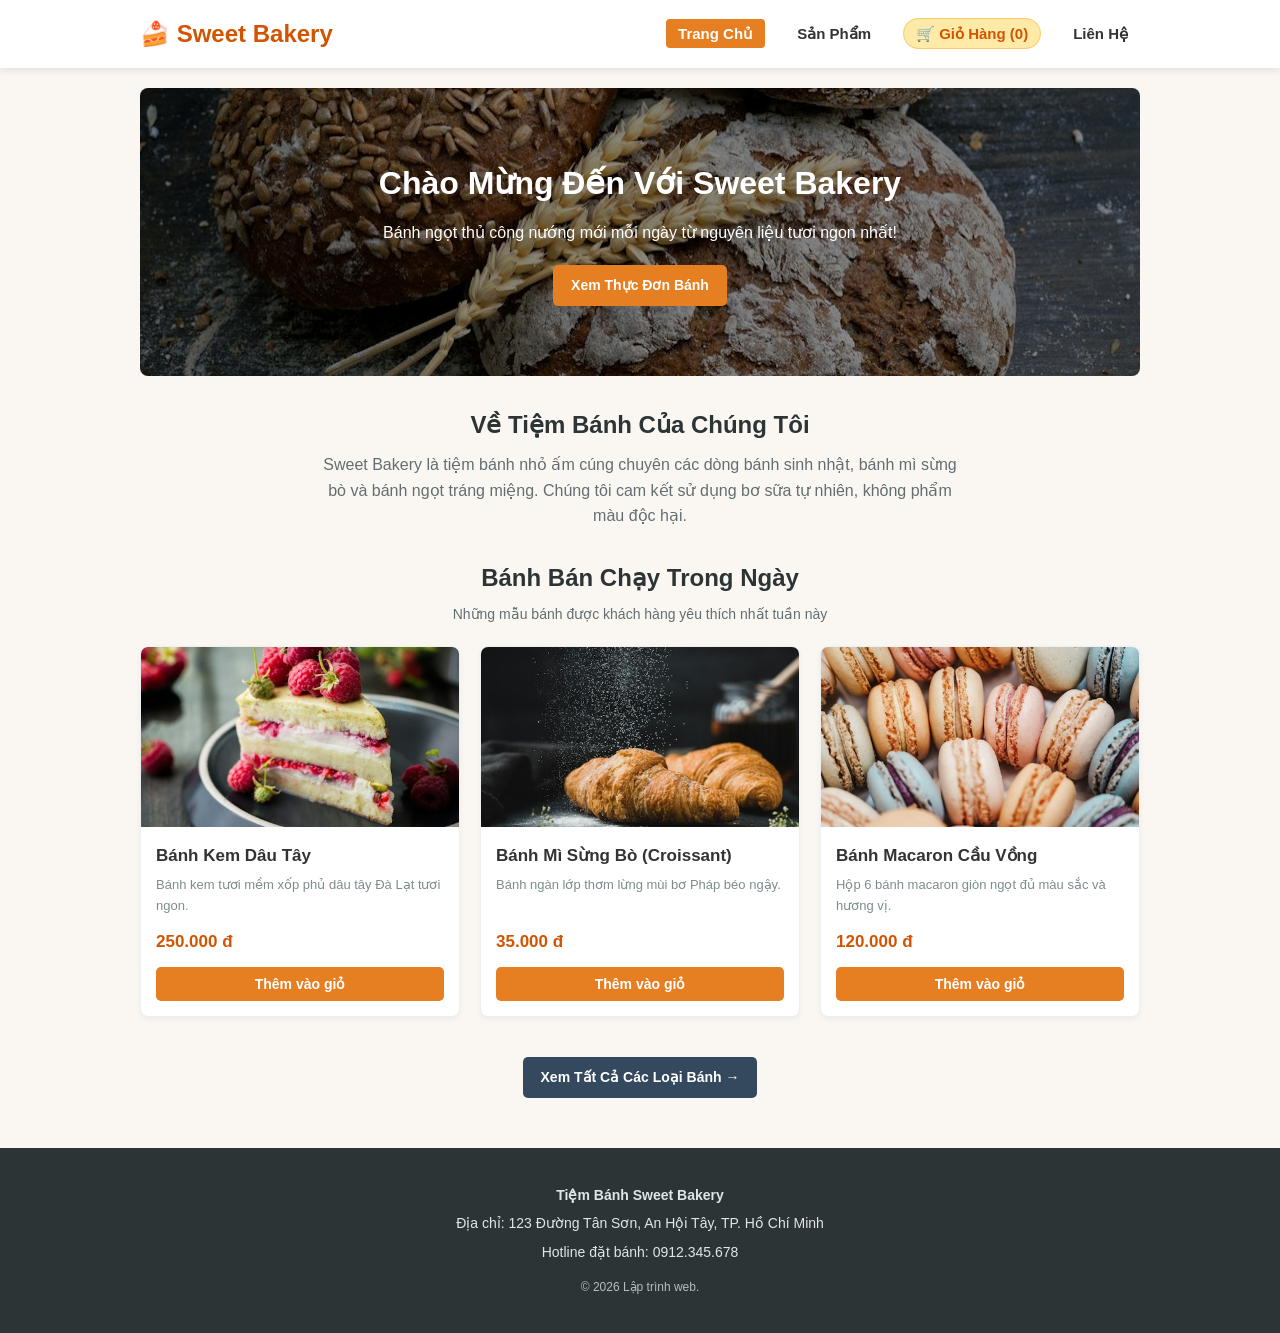
==== index.html @ d80faa0a "nộp code" ====
<!DOCTYPE html>
<html lang="vi">
<head>
    <meta charset="UTF-8">
    <meta name="viewport" content="width=device-width, initial-scale=1.0">
    <title>Tiệm Bánh Sweet Bakery - Trang Chủ</title>
    <link rel="stylesheet" href="css/style.css">
</head>
<body>
    <header>
        <div class="khung-chua thanh-menu">
            <a href="index.html" class="logo">🍰 Sweet Bakery</a>
            <ul class="danh-sach-menu">
                <li><a href="index.html" class="dang-chon">Trang Chủ</a></li>
                <li><a href="products.html">Sản Phẩm</a></li>
                <li><a href="cart.html" class="nut-gio-hang">🛒 Giỏ Hàng (<span id="so-luong-gio-hang">0</span>)</a></li>
                <li><a href="contact.html">Liên Hệ</a></li>
            </ul>
        </div>
    </header>

    <main class="khung-chua">
        <section class="banner">
            <h1>Chào Mừng Đến Với Sweet Bakery</h1>
            <p>Bánh ngọt thủ công nướng mới mỗi ngày từ nguyên liệu tươi ngon nhất!</p>
            <a href="products.html" class="nut-bam">Xem Thực Đơn Bánh</a>
        </section>

        <section class="gioi-thieu">
            <h2>Về Tiệm Bánh Của Chúng Tôi</h2>
            <p>Sweet Bakery là tiệm bánh nhỏ ấm cúng chuyên các dòng bánh sinh nhật, bánh mì sừng bò và bánh ngọt tráng miệng. Chúng tôi cam kết sử dụng bơ sữa tự nhiên, không phẩm màu độc hại.</p>
        </section>

        <section>
            <div class="tieu-de-trang">
                <h2>Bánh Bán Chạy Trong Ngày</h2>
                <p>Những mẫu bánh được khách hàng yêu thích nhất tuần này</p>
            </div>
            <div id="danh-sach-trang-chu" class="luoi-banh"></div>
            <div class="nut-xem-them">
                <a href="products.html" class="nut-bam nut-bam-phu">Xem Tất Cả Các Loại Bánh &rarr;</a>
            </div>
        </section>
    </main>

    <footer>
        <div class="khung-chua">
            <p><strong>Tiệm Bánh Sweet Bakery</strong></p>
            <p>Địa chỉ: 123 Đường Tân Sơn, An Hội Tây, TP. Hồ Chí Minh</p>
            <p>Hotline đặt bánh: 0912.345.678</p>
            <p class="ban-quyen">&copy; 2026 Lập trình web.</p>
        </div>
    </footer>

    <script src="js/script.js"></script>
</body>
</html>
---- css/style.css ----
* {
    margin: 0;
    padding: 0;
    box-sizing: border-box;
    font-family: 'Segoe UI', Tahoma, Geneva, Verdana, sans-serif;
}

body {
    background-color: #faf7f2;
    color: #333333;
    line-height: 1.6;
}

.khung-chua {
    width: 90%;
    max-width: 1000px;
    margin: 0 auto;
}

a {
    text-decoration: none;
    color: inherit;
}

header {
    background-color: #ffffff;
    box-shadow: 0 2px 8px rgba(0, 0, 0, 0.1);
    position: sticky;
    top: 0;
    z-index: 100;
}

.thanh-menu {
    display: flex;
    justify-content: space-between;
    align-items: center;
    padding: 15px 0;
}

.logo {
    font-size: 24px;
    font-weight: bold;
    color: #d35400;
}

.danh-sach-menu {
    display: flex;
    list-style: none;
    gap: 20px;
    align-items: center;
}

.danh-sach-menu a {
    font-weight: 600;
    font-size: 15px;
    padding: 6px 12px;
    border-radius: 4px;
    transition: 0.2s;
}

.danh-sach-menu a:hover,
.danh-sach-menu a.dang-chon {
    color: #ffffff;
    background-color: #e67e22;
}

.nut-gio-hang {
    background-color: #ffeaa7;
    color: #d35400 !important;
    border: 1px solid #fdcb6e;
    border-radius: 20px !important;
    font-weight: bold;
}

.banner {
    background: linear-gradient(rgba(0, 0, 0, 0.4), rgba(0, 0, 0, 0.4)),
                url('../images/banner.jpg') center/cover;
    color: #ffffff;
    text-align: center;
    padding: 70px 20px;
    border-radius: 8px;
    margin: 20px 0;
}

.banner h1 {
    font-size: 32px;
    margin-bottom: 10px;
}

.banner p {
    font-size: 16px;
    margin-bottom: 20px;
}

.nut-bam {
    display: inline-block;
    background-color: #e67e22;
    color: #ffffff;
    padding: 9px 18px;
    border: none;
    border-radius: 5px;
    font-size: 14px;
    font-weight: bold;
    cursor: pointer;
    transition: 0.2s;
}

.nut-bam:hover {
    background-color: #d35400;
}

.nut-bam-phu {
    background-color: #34495e;
}

.nut-bam-phu:hover {
    background-color: #2c3e50;
}

.nut-xoa {
    background-color: #e74c3c;
    color: #ffffff;
    border: none;
    padding: 5px 10px;
    border-radius: 3px;
    cursor: pointer;
    font-size: 13px;
}

.nut-tang-giam {
    background-color: #dfe6e9;
    border: 1px solid #b2bec3;
    width: 26px;
    height: 26px;
    cursor: pointer;
    font-weight: bold;
    border-radius: 3px;
}

.tieu-de-trang {
    text-align: center;
    margin: 30px 0 20px;
    color: #2d3436;
}

.tieu-de-trang h2 {
    font-size: 24px;
    margin-bottom: 6px;
}

.tieu-de-trang p {
    color: #636e72;
    font-size: 14px;
}

.gioi-thieu {
    text-align: center;
    margin: 30px 0;
}

.gioi-thieu h2 {
    color: #2d3436;
    margin-bottom: 8px;
}

.gioi-thieu p {
    color: #636e72;
    max-width: 650px;
    margin: 0 auto;
}

.nut-xem-them {
    text-align: center;
    margin-bottom: 40px;
}

.luoi-banh {
    display: grid;
    grid-template-columns: repeat(auto-fit, minmax(240px, 1fr));
    gap: 20px;
    margin-bottom: 40px;
}

.the-banh {
    background-color: #ffffff;
    border-radius: 8px;
    border: 1px solid #ecf0f1;
    overflow: hidden;
    box-shadow: 0 2px 5px rgba(0,0,0,0.05);
    display: flex;
    flex-direction: column;
}

.the-banh img {
    width: 100%;
    height: 180px;
    object-fit: cover;
}

.thong-tin-banh {
    padding: 15px;
    display: flex;
    flex-direction: column;
    flex-grow: 1;
}

.thong-tin-banh h3 {
    font-size: 17px;
    margin-bottom: 6px;
}

.thong-tin-banh .mo-ta {
    color: #7f8c8d;
    font-size: 13px;
    margin-bottom: 12px;
    flex-grow: 1;
}

.thong-tin-banh .gia-tien {
    color: #d35400;
    font-size: 17px;
    font-weight: bold;
    margin-bottom: 12px;
}

.khung-tim-kiem {
    text-align: center;
    margin-bottom: 25px;
}

.khung-tim-kiem input {
    width: 100%;
    max-width: 400px;
    padding: 10px 15px;
    border: 1px solid #bdc3c7;
    border-radius: 20px;
    font-size: 14px;
    outline: none;
}

.khung-tim-kiem input:focus {
    border-color: #e67e22;
}

.bang-gio-hang {
    width: 100%;
    border-collapse: collapse;
    background-color: #ffffff;
    border-radius: 8px;
    overflow: hidden;
    box-shadow: 0 2px 5px rgba(0,0,0,0.05);
    margin-bottom: 25px;
}

.bang-gio-hang th,
.bang-gio-hang td {
    padding: 12px 15px;
    text-align: left;
    border-bottom: 1px solid #ecf0f1;
    font-size: 14px;
    vertical-align: middle;
}

.bang-gio-hang th {
    background-color: #f8f9fa;
    color: #2c3e50;
    font-weight: 600;
}

.anh-nho {
    width: 50px;
    height: 50px;
    object-fit: cover;
    border-radius: 4px;
    vertical-align: middle;
    margin-right: 10px;
}

.so-luong-hien-tai {
    display: inline-block;
    padding: 0 8px;
    font-weight: bold;
}

.khung-tong-tien {
    background-color: #ffffff;
    padding: 20px;
    border-radius: 8px;
    border: 1px solid #ecf0f1;
    margin-bottom: 30px;
    text-align: right;
    font-size: 18px;
}

.khung-tong-tien span {
    color: #d35400;
    font-weight: bold;
    font-size: 22px;
}

.form-nhap-lieu {
    background-color: #ffffff;
    padding: 25px;
    border-radius: 8px;
    border: 1px solid #ecf0f1;
    box-shadow: 0 2px 5px rgba(0,0,0,0.05);
    max-width: 600px;
    margin: 0 auto 40px;
}

.tieu-de-form {
    margin-bottom: 15px;
    color: #2d3436;
    text-align: center;
}

.hang-nhap {
    margin-bottom: 15px;
}

.hang-nhap label {
    display: block;
    margin-bottom: 6px;
    font-size: 14px;
    font-weight: 600;
}

.hang-nhap input,
.hang-nhap textarea {
    width: 100%;
    padding: 9px 12px;
    border: 1px solid #bdc3c7;
    border-radius: 4px;
    font-size: 14px;
    outline: none;
}

.hang-nhap input:focus,
.hang-nhap textarea:focus {
    border-color: #e67e22;
}

.nut-dat-hang {
    width: 100%;
    padding: 12px;
    font-size: 16px;
}

.gio-hang-trong {
    display: none;
    text-align: center;
    padding: 50px 0;
}

.gio-hang-trong .bieu-tuong {
    font-size: 50px;
}

.gio-hang-trong h3 {
    margin: 10px 0;
    color: #636e72;
}

.gio-hang-trong p {
    margin-bottom: 20px;
    color: #b2bec3;
}

.luoi-lien-he {
    display: grid;
    grid-template-columns: repeat(auto-fit, minmax(280px, 1fr));
    gap: 30px;
    margin-bottom: 40px;
}

.thong-tin-tiem {
    background-color: #ffffff;
    padding: 25px;
    border-radius: 8px;
    border: 1px solid #ecf0f1;
}

.thong-tin-tiem h3 {
    margin-bottom: 15px;
    color: #d35400;
}

.thong-tin-tiem p {
    margin-bottom: 10px;
}

.thong-tin-tiem hr {
    margin: 20px 0;
    border: none;
    border-top: 1px dashed #bdc3c7;
}

.thong-tin-tiem .ghi-chu {
    color: #636e72;
    font-size: 13px;
    margin-bottom: 0;
}

.form-lien-he {
    margin: 0;
}

.nut-gui-tin {
    width: 100%;
}

footer {
    background-color: #2d3436;
    color: #dfe6e9;
    padding: 30px 0;
    text-align: center;
    font-size: 14px;
    margin-top: 50px;
}

footer p {
    margin: 6px 0;
}

.ban-quyen {
    margin-top: 15px;
    font-size: 12px;
    color: #b2bec3;
}

@media (max-width: 768px) {
    .thanh-menu {
        flex-direction: column;
        gap: 15px;
    }

    .danh-sach-menu {
        flex-wrap: wrap;
        justify-content: center;
        gap: 10px;
    }

    .bang-gio-hang th, 
    .bang-gio-hang td {
        padding: 8px;
        font-size: 13px;
    }
}
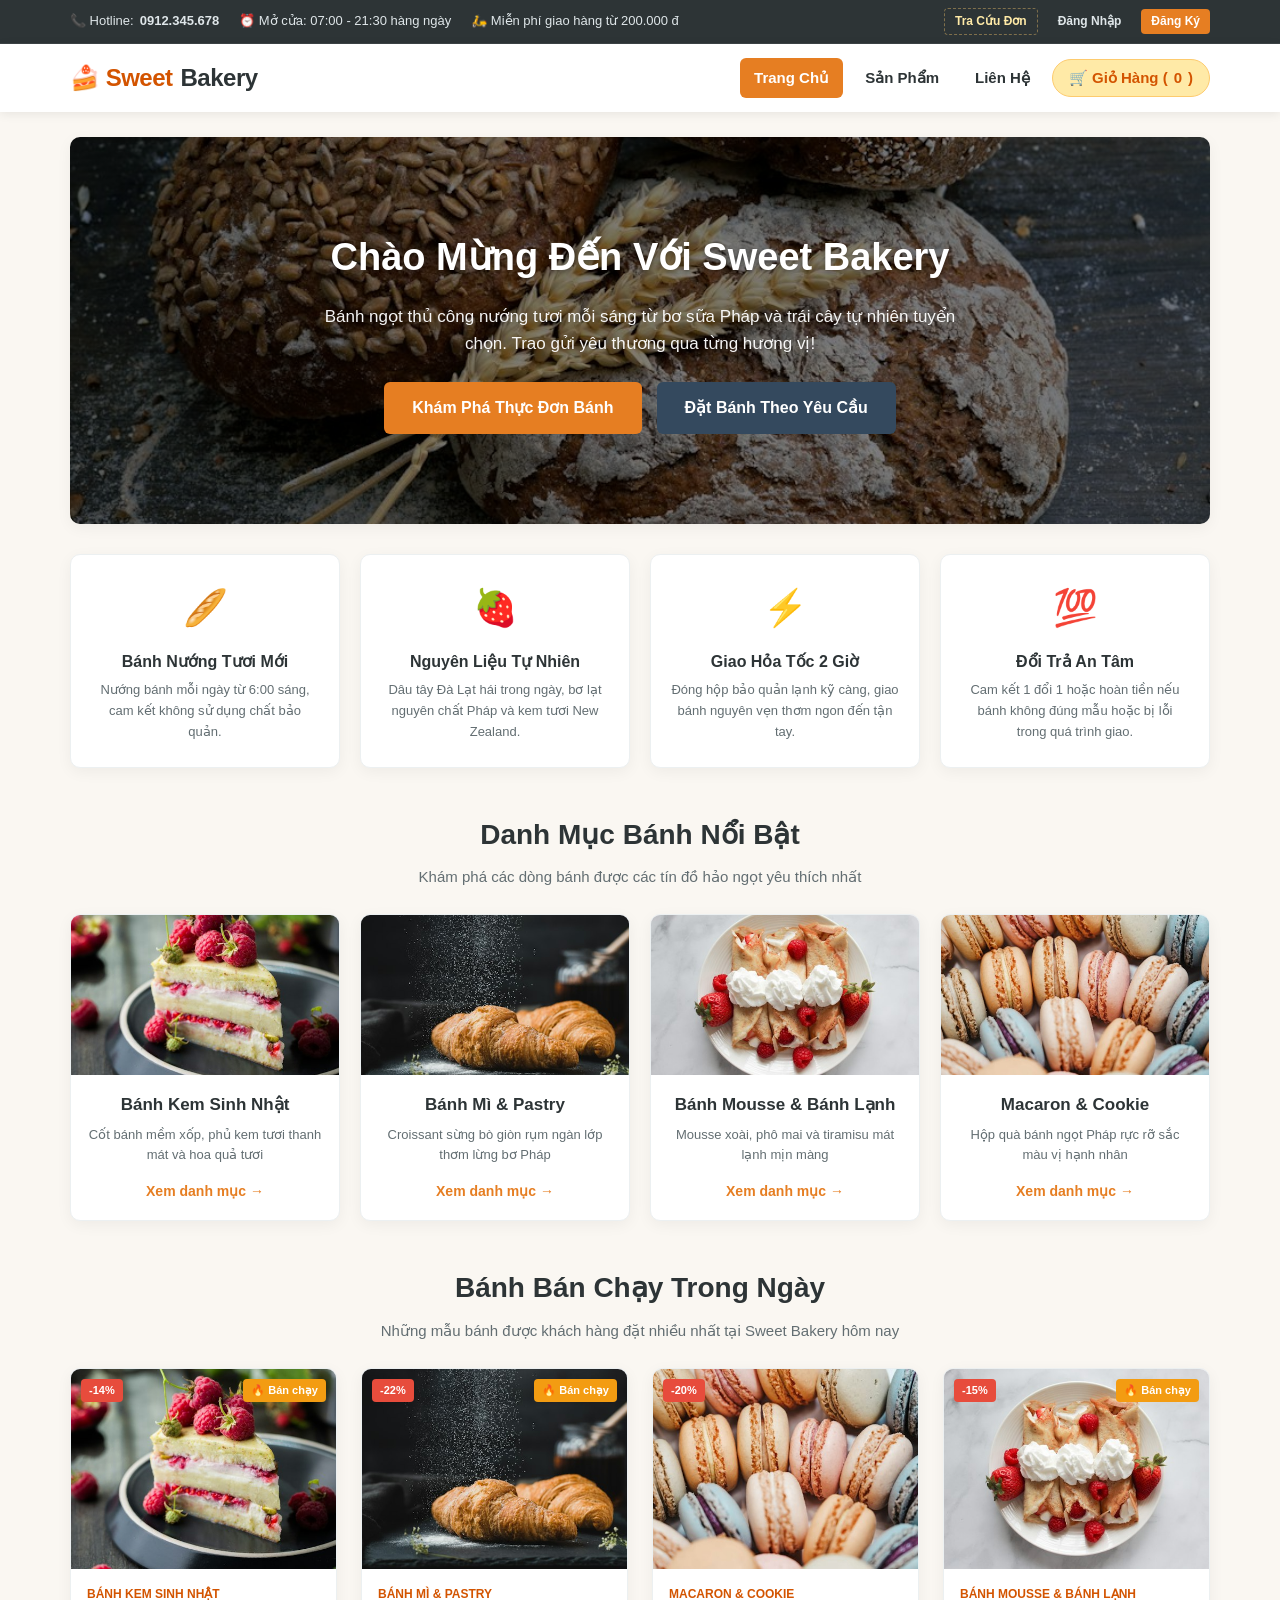
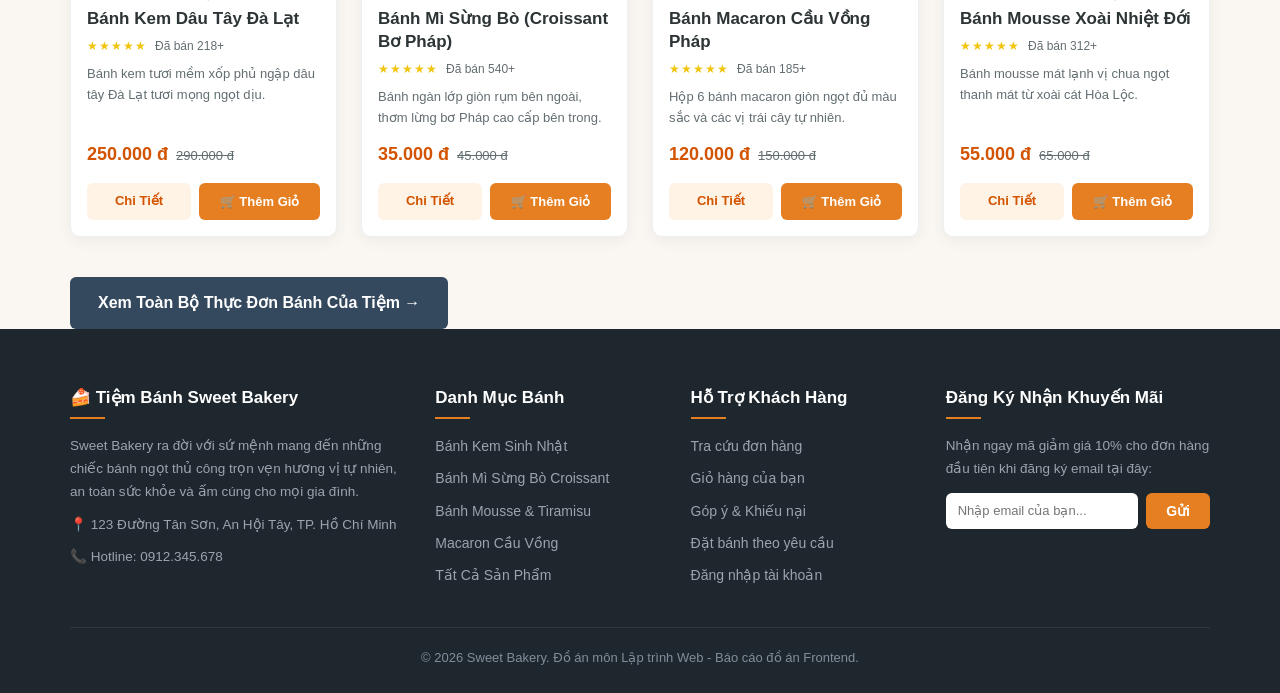
==== commit cc2f5395: "nộp báo cáo tiến trình FE" ====
--- a/index.html
+++ b/index.html
@@ -7,14 +7,30 @@
     <link rel="stylesheet" href="css/style.css">
 </head>
 <body>
+    <div class="thanh-thong-tin-top">
+        <div class="khung-chua noi-dung-top-bar">
+            <div class="thong-tin-trai">
+                <span>📞 Hotline: <strong>0912.345.678</strong></span>
+                <span>⏰ Mở cửa: 07:00 - 21:30 hàng ngày</span>
+                <span>🛵 Miễn phí giao hàng từ 200.000 đ</span>
+            </div>
+            <div class="thong-tin-phai" id="khu-vuc-tai-khoan">
+            </div>
+        </div>
+    </div>
+
     <header>
         <div class="khung-chua thanh-menu">
-            <a href="index.html" class="logo">🍰 Sweet Bakery</a>
+            <a href="index.html" class="logo">🍰 Sweet<span>Bakery</span></a>
             <ul class="danh-sach-menu">
                 <li><a href="index.html" class="dang-chon">Trang Chủ</a></li>
                 <li><a href="products.html">Sản Phẩm</a></li>
-                <li><a href="cart.html" class="nut-gio-hang">🛒 Giỏ Hàng (<span id="so-luong-gio-hang">0</span>)</a></li>
                 <li><a href="contact.html">Liên Hệ</a></li>
+                <li>
+                    <a href="cart.html" class="nut-gio-hang">
+                        🛒 Giỏ Hàng (<span id="so-luong-gio-hang">0</span>)
+                    </a>
+                </li>
             </ul>
         </div>
     </header>
@@ -22,33 +38,139 @@
     <main class="khung-chua">
         <section class="banner">
             <h1>Chào Mừng Đến Với Sweet Bakery</h1>
-            <p>Bánh ngọt thủ công nướng mới mỗi ngày từ nguyên liệu tươi ngon nhất!</p>
-            <a href="products.html" class="nut-bam">Xem Thực Đơn Bánh</a>
+            <p>Bánh ngọt thủ công nướng tươi mỗi sáng từ bơ sữa Pháp và trái cây tự nhiên tuyển chọn. Trao gửi yêu thương qua từng hương vị!</p>
+            <div class="banner-nut-nhom">
+                <a href="products.html" class="nut-bam nut-lon">Khám Phá Thực Đơn Bánh</a>
+                <a href="contact.html" class="nut-bam nut-bam-phu nut-lon">Đặt Bánh Theo Yêu Cầu</a>
+            </div>
         </section>
 
-        <section class="gioi-thieu">
-            <h2>Về Tiệm Bánh Của Chúng Tôi</h2>
-            <p>Sweet Bakery là tiệm bánh nhỏ ấm cúng chuyên các dòng bánh sinh nhật, bánh mì sừng bò và bánh ngọt tráng miệng. Chúng tôi cam kết sử dụng bơ sữa tự nhiên, không phẩm màu độc hại.</p>
+        <section class="khoi-cam-ket">
+            <div class="the-cam-ket">
+                <div class="icon-cam-ket">🥖</div>
+                <h3>Bánh Nướng Tươi Mới</h3>
+                <p>Nướng bánh mỗi ngày từ 6:00 sáng, cam kết không sử dụng chất bảo quản.</p>
+            </div>
+            <div class="the-cam-ket">
+                <div class="icon-cam-ket">🍓</div>
+                <h3>Nguyên Liệu Tự Nhiên</h3>
+                <p>Dâu tây Đà Lạt hái trong ngày, bơ lạt nguyên chất Pháp và kem tươi New Zealand.</p>
+            </div>
+            <div class="the-cam-ket">
+                <div class="icon-cam-ket">⚡</div>
+                <h3>Giao Hỏa Tốc 2 Giờ</h3>
+                <p>Đóng hộp bảo quản lạnh kỹ càng, giao bánh nguyên vẹn thơm ngon đến tận tay.</p>
+            </div>
+            <div class="the-cam-ket">
+                <div class="icon-cam-ket">💯</div>
+                <h3>Đổi Trả An Tâm</h3>
+                <p>Cam kết 1 đổi 1 hoặc hoàn tiền nếu bánh không đúng mẫu hoặc bị lỗi trong quá trình giao.</p>
+            </div>
+        </section>
+
+        <section>
+            <div class="tieu-de-trang">
+                <h2>Danh Mục Bánh Nổi Bật</h2>
+                <p>Khám phá các dòng bánh được các tín đồ hảo ngọt yêu thích nhất</p>
+            </div>
+
+            <div class="luoi-danh-muc-home">
+                <div class="the-dm-home">
+                    <img src="images/banh-kem-dau-tay.jpg" alt="Bánh Kem Sinh Nhật">
+                    <div class="thong-tin-dm-home">
+                        <h3>Bánh Kem Sinh Nhật</h3>
+                        <p>Cốt bánh mềm xốp, phủ kem tươi thanh mát và hoa quả tươi</p>
+                        <a href="products.html?danhMuc=banh-kem" class="link-xem-dm">Xem danh mục &rarr;</a>
+                    </div>
+                </div>
+
+                <div class="the-dm-home">
+                    <img src="images/croissant.jpg" alt="Bánh Mì & Pastry">
+                    <div class="thong-tin-dm-home">
+                        <h3>Bánh Mì & Pastry</h3>
+                        <p>Croissant sừng bò giòn rụm ngàn lớp thơm lừng bơ Pháp</p>
+                        <a href="products.html?danhMuc=banh-mi" class="link-xem-dm">Xem danh mục &rarr;</a>
+                    </div>
+                </div>
+
+                <div class="the-dm-home">
+                    <img src="images/mousse-xoai.jpg" alt="Bánh Mousse & Bánh Lạnh">
+                    <div class="thong-tin-dm-home">
+                        <h3>Bánh Mousse & Bánh Lạnh</h3>
+                        <p>Mousse xoài, phô mai và tiramisu mát lạnh mịn màng</p>
+                        <a href="products.html?danhMuc=mousse-lanh" class="link-xem-dm">Xem danh mục &rarr;</a>
+                    </div>
+                </div>
+
+                <div class="the-dm-home">
+                    <img src="images/macaron.jpg" alt="Macaron & Cookie">
+                    <div class="thong-tin-dm-home">
+                        <h3>Macaron & Cookie</h3>
+                        <p>Hộp quà bánh ngọt Pháp rực rỡ sắc màu vị hạnh nhân</p>
+                        <a href="products.html?danhMuc=macaron-cookie" class="link-xem-dm">Xem danh mục &rarr;</a>
+                    </div>
+                </div>
+            </div>
         </section>
 
         <section>
             <div class="tieu-de-trang">
                 <h2>Bánh Bán Chạy Trong Ngày</h2>
-                <p>Những mẫu bánh được khách hàng yêu thích nhất tuần này</p>
+                <p>Những mẫu bánh được khách hàng đặt nhiều nhất tại Sweet Bakery hôm nay</p>
             </div>
             <div id="danh-sach-trang-chu" class="luoi-banh"></div>
+
             <div class="nut-xem-them">
-                <a href="products.html" class="nut-bam nut-bam-phu">Xem Tất Cả Các Loại Bánh &rarr;</a>
+                <a href="products.html" class="nut-bam nut-bam-phu nut-lon">Xem Toàn Bộ Thực Đơn Bánh Của Tiệm &rarr;</a>
             </div>
         </section>
     </main>
 
     <footer>
         <div class="khung-chua">
-            <p><strong>Tiệm Bánh Sweet Bakery</strong></p>
-            <p>Địa chỉ: 123 Đường Tân Sơn, An Hội Tây, TP. Hồ Chí Minh</p>
-            <p>Hotline đặt bánh: 0912.345.678</p>
-            <p class="ban-quyen">&copy; 2026 Lập trình web.</p>
+            <div class="luoi-footer">
+                <div class="cot-footer">
+                    <h3>🍰 Tiệm Bánh Sweet Bakery</h3>
+                    <p>Sweet Bakery ra đời với sứ mệnh mang đến những chiếc bánh ngọt thủ công trọn vẹn hương vị tự nhiên, an toàn sức khỏe và ấm cúng cho mọi gia đình.</p>
+                    <p>📍 123 Đường Tân Sơn, An Hội Tây, TP. Hồ Chí Minh</p>
+                    <p>📞 Hotline: 0912.345.678</p>
+                </div>
+
+                <div class="cot-footer">
+                    <h3>Danh Mục Bánh</h3>
+                    <ul class="danh-sach-link-footer">
+                        <li><a href="products.html?danhMuc=banh-kem">Bánh Kem Sinh Nhật</a></li>
+                        <li><a href="products.html?danhMuc=banh-mi">Bánh Mì Sừng Bò Croissant</a></li>
+                        <li><a href="products.html?danhMuc=mousse-lanh">Bánh Mousse & Tiramisu</a></li>
+                        <li><a href="products.html?danhMuc=macaron-cookie">Macaron Cầu Vồng</a></li>
+                        <li><a href="products.html">Tất Cả Sản Phẩm</a></li>
+                    </ul>
+                </div>
+
+                <div class="cot-footer">
+                    <h3>Hỗ Trợ Khách Hàng</h3>
+                    <ul class="danh-sach-link-footer">
+                        <li><a href="order-history.html">Tra cứu đơn hàng</a></li>
+                        <li><a href="cart.html">Giỏ hàng của bạn</a></li>
+                        <li><a href="contact.html">Góp ý & Khiếu nại</a></li>
+                        <li><a href="contact.html">Đặt bánh theo yêu cầu</a></li>
+                        <li><a href="login.html">Đăng nhập tài khoản</a></li>
+                    </ul>
+                </div>
+
+                <div class="cot-footer">
+                    <h3>Đăng Ký Nhận Khuyến Mãi</h3>
+                    <p>Nhận ngay mã giảm giá 10% cho đơn hàng đầu tiên khi đăng ký email tại đây:</p>
+                    <form class="phuong-thuc-nhan-tin" onsubmit="event.preventDefault(); alert('Cảm ơn bạn đã đăng ký nhận tin khuyến mãi!');">
+                        <input type="email" placeholder="Nhập email của bạn..." required>
+                        <button type="submit" class="nut-bam">Gửi</button>
+                    </form>
+                </div>
+            </div>
+
+            <div class="ban-quyen-dong">
+                <p>&copy; 2026 Sweet Bakery. Đồ án môn Lập trình Web - Báo cáo đồ án Frontend.</p>
+            </div>
         </div>
     </footer>
 
--- a/css/style.css
+++ b/css/style.css
@@ -1,3 +1,28 @@
+
+
+:root {
+    --primary: #e67e22;
+    --primary-dark: #d35400;
+    --primary-light: #fff3e6;
+    --accent: #fdcb6e;
+    --accent-light: #ffeaa7;
+    --text-main: #2d3436;
+    --text-muted: #636e72;
+    --bg-page: #faf7f2;
+    --bg-card: #ffffff;
+    --border-color: #ecf0f1;
+    --border-dark: #bdc3c7;
+    --success: #27ae60;
+    --info: #2980b9;
+    --warning: #f39c12;
+    --danger: #e74c3c;
+    --radius-sm: 6px;
+    --radius-md: 10px;
+    --radius-lg: 16px;
+    --shadow-soft: 0 4px 15px rgba(0, 0, 0, 0.05);
+    --shadow-hover: 0 8px 25px rgba(211, 84, 0, 0.12);
+}
+
 * {
     margin: 0;
     padding: 0;
@@ -6,443 +31,1865 @@
 }
 
 body {
-    background-color: #faf7f2;
-    color: #333333;
+    background-color: var(--bg-page);
+    color: var(--text-main);
     line-height: 1.6;
+    min-height: 100vh;
+    display: flex;
+    flex-direction: column;
+}
+
+main {
+    flex: 1;
 }
 
 .khung-chua {
-    width: 90%;
-    max-width: 1000px;
+    width: 92%;
+    max-width: 1140px;
     margin: 0 auto;
 }
 
 a {
     text-decoration: none;
     color: inherit;
+    transition: all 0.2s ease;
+}
+
+img {
+    max-width: 100%;
+    display: block;
+}
+
+.thanh-thong-tin-top {
+    background-color: #2d3436;
+    color: #dfe6e9;
+    font-size: 13px;
+    padding: 8px 0;
+    border-bottom: 1px solid rgba(255, 255, 255, 0.08);
+}
+
+.noi-dung-top-bar {
+    display: flex;
+    justify-content: space-between;
+    align-items: center;
+    flex-wrap: wrap;
+    gap: 10px;
+}
+
+.thong-tin-trai {
+    display: flex;
+    gap: 20px;
+    align-items: center;
+}
+
+.thong-tin-trai span {
+    display: inline-flex;
+    align-items: center;
+    gap: 6px;
+}
+
+.thong-tin-phai {
+    display: flex;
+    align-items: center;
+    gap: 15px;
+}
+
+.user-logged-in {
+    display: flex;
+    align-items: center;
+    gap: 12px;
+}
+
+.user-greeting {
+    color: #ffeaa7;
+    font-weight: 500;
+}
+
+.user-link {
+    color: #ffffff;
+    text-decoration: underline;
+    font-size: 13px;
+}
+
+.user-link:hover {
+    color: var(--accent);
+}
+
+.btn-logout {
+    background: transparent;
+    border: 1px solid rgba(255, 255, 255, 0.3);
+    color: #dfe6e9;
+    padding: 3px 8px;
+    border-radius: 4px;
+    font-size: 12px;
+    cursor: pointer;
+    transition: 0.2s;
+}
+
+.btn-logout:hover {
+    background-color: var(--danger);
+    border-color: var(--danger);
+    color: #ffffff;
+}
+
+.user-auth-links {
+    display: flex;
+    align-items: center;
+    gap: 10px;
+}
+
+.auth-btn {
+    font-size: 12px;
+    padding: 3px 10px;
+    border-radius: 4px;
+    font-weight: 600;
+}
+
+.btn-login {
+    color: #dfe6e9;
+}
+
+.btn-login:hover {
+    color: #ffffff;
+    text-decoration: underline;
+}
+
+.btn-lookup {
+    color: #ffeaa7;
+    border: 1px dashed rgba(253, 203, 110, 0.4);
+}
+
+.btn-lookup:hover {
+    background-color: rgba(253, 203, 110, 0.15);
+    color: #ffffff;
+}
+
+.btn-register {
+    background-color: var(--primary);
+    color: #ffffff;
+}
+
+.btn-register:hover {
+    background-color: var(--primary-dark);
 }
 
 header {
     background-color: #ffffff;
-    box-shadow: 0 2px 8px rgba(0, 0, 0, 0.1);
+    box-shadow: 0 2px 10px rgba(0, 0, 0, 0.08);
     position: sticky;
     top: 0;
-    z-index: 100;
+    z-index: 999;
 }
 
 .thanh-menu {
     display: flex;
     justify-content: space-between;
     align-items: center;
-    padding: 15px 0;
+    padding: 14px 0;
 }
 
 .logo {
+    display: flex;
+    align-items: center;
+    gap: 8px;
     font-size: 24px;
-    font-weight: bold;
-    color: #d35400;
+    font-weight: 800;
+    color: var(--primary-dark);
+    letter-spacing: -0.5px;
+}
+
+.logo span {
+    color: var(--text-main);
 }
 
 .danh-sach-menu {
     display: flex;
     list-style: none;
-    gap: 20px;
+    gap: 8px;
     align-items: center;
 }
 
 .danh-sach-menu a {
     font-weight: 600;
     font-size: 15px;
-    padding: 6px 12px;
-    border-radius: 4px;
+    padding: 8px 14px;
+    border-radius: var(--radius-sm);
+    color: var(--text-main);
+    display: flex;
+    align-items: center;
+    gap: 6px;
     transition: 0.2s;
 }
 
 .danh-sach-menu a:hover,
 .danh-sach-menu a.dang-chon {
     color: #ffffff;
-    background-color: #e67e22;
+    background-color: var(--primary);
 }
 
 .nut-gio-hang {
-    background-color: #ffeaa7;
-    color: #d35400 !important;
-    border: 1px solid #fdcb6e;
+    background-color: var(--accent-light) !important;
+    color: var(--primary-dark) !important;
+    border: 1px solid var(--accent);
     border-radius: 20px !important;
-    font-weight: bold;
+    font-weight: 700 !important;
+    padding: 6px 16px !important;
+    display: inline-flex;
+    align-items: center;
+    gap: 6px;
+}
+
+.nut-gio-hang:hover {
+    background-color: var(--accent) !important;
+    transform: translateY(-1px);
+}
+
+.badge-count {
+    background-color: var(--primary-dark);
+    color: #ffffff;
+    border-radius: 50%;
+    padding: 2px 7px;
+    font-size: 12px;
+}
+
+.nut-bam {
+    display: inline-flex;
+    align-items: center;
+    justify-content: center;
+    gap: 6px;
+    background-color: var(--primary);
+    color: #ffffff;
+    padding: 10px 20px;
+    border: none;
+    border-radius: var(--radius-sm);
+    font-size: 14px;
+    font-weight: 600;
+    cursor: pointer;
+    transition: all 0.2s ease;
+    text-align: center;
+}
+
+.nut-bam:hover {
+    background-color: var(--primary-dark);
+    transform: translateY(-1px);
+    box-shadow: 0 4px 10px rgba(211, 84, 0, 0.25);
+}
+
+.nut-bam-phu {
+    background-color: #34495e;
+}
+
+.nut-bam-phu:hover {
+    background-color: #2c3e50;
+    box-shadow: 0 4px 10px rgba(44, 62, 80, 0.2);
+}
+
+.nut-outline {
+    background-color: transparent;
+    border: 1.5px solid var(--primary);
+    color: var(--primary);
+}
+
+.nut-outline:hover {
+    background-color: var(--primary);
+    color: #ffffff;
+}
+
+.nut-lon {
+    padding: 13px 28px;
+    font-size: 16px;
+}
+
+.thanh-dieu-huong-con {
+    padding: 16px 0;
+    font-size: 14px;
+    color: var(--text-muted);
+}
+
+.thanh-dieu-huong-con a {
+    color: var(--primary-dark);
+    font-weight: 500;
+}
+
+.thanh-dieu-huong-con a:hover {
+    text-decoration: underline;
+}
+
+.thanh-dieu-huong-con span.ngan-cach {
+    margin: 0 8px;
+    color: var(--border-dark);
 }
 
 .banner {
-    background: linear-gradient(rgba(0, 0, 0, 0.4), rgba(0, 0, 0, 0.4)),
+    background: linear-gradient(rgba(0, 0, 0, 0.45), rgba(0, 0, 0, 0.45)),
                 url('../images/banner.jpg') center/cover;
     color: #ffffff;
     text-align: center;
-    padding: 70px 20px;
-    border-radius: 8px;
-    margin: 20px 0;
+    padding: 90px 25px;
+    border-radius: var(--radius-md);
+    margin: 25px 0;
+    box-shadow: var(--shadow-soft);
 }
 
 .banner h1 {
-    font-size: 32px;
+    font-size: 38px;
+    margin-bottom: 15px;
+    font-weight: 800;
+    text-shadow: 0 2px 4px rgba(0,0,0,0.3);
+}
+
+.banner p {
+    font-size: 17px;
+    margin-bottom: 25px;
+    max-width: 650px;
+    margin-left: auto;
+    margin-right: auto;
+    opacity: 0.95;
+}
+
+.banner-nut-nhom {
+    display: flex;
+    justify-content: center;
+    gap: 15px;
+    flex-wrap: wrap;
+}
+
+.tieu-de-trang {
+    text-align: center;
+    margin: 35px 0 25px;
+}
+
+.tieu-de-trang h2 {
+    font-size: 28px;
+    margin-bottom: 8px;
+    color: #2d3436;
+    font-weight: 700;
+}
+
+.tieu-de-trang p {
+    color: var(--text-muted);
+    font-size: 15px;
+}
+
+.khoi-cam-ket {
+    display: grid;
+    grid-template-columns: repeat(auto-fit, minmax(230px, 1fr));
+    gap: 20px;
+    margin: 30px 0 45px;
+}
+
+.the-cam-ket {
+    background-color: var(--bg-card);
+    padding: 24px 20px;
+    border-radius: var(--radius-md);
+    text-align: center;
+    box-shadow: var(--shadow-soft);
+    border: 1px solid var(--border-color);
+    transition: transform 0.2s;
+}
+
+.the-cam-ket:hover {
+    transform: translateY(-4px);
+}
+
+.icon-cam-ket {
+    font-size: 36px;
+    margin-bottom: 12px;
+}
+
+.the-cam-ket h3 {
+    font-size: 16px;
+    margin-bottom: 6px;
+    color: var(--text-main);
+}
+
+.the-cam-ket p {
+    font-size: 13px;
+    color: var(--text-muted);
+}
+
+.luoi-danh-muc-home {
+    display: grid;
+    grid-template-columns: repeat(auto-fit, minmax(240px, 1fr));
+    gap: 20px;
+    margin-bottom: 45px;
+}
+
+.the-dm-home {
+    background-color: var(--bg-card);
+    border-radius: var(--radius-md);
+    overflow: hidden;
+    box-shadow: var(--shadow-soft);
+    border: 1px solid var(--border-color);
+    transition: all 0.25s ease;
+    text-align: center;
+    display: flex;
+    flex-direction: column;
+}
+
+.the-dm-home:hover {
+    transform: translateY(-5px);
+    box-shadow: var(--shadow-hover);
+    border-color: var(--accent);
+}
+
+.the-dm-home img {
+    height: 160px;
+    width: 100%;
+    object-fit: cover;
+    transition: transform 0.3s;
+}
+
+.the-dm-home:hover img {
+    transform: scale(1.05);
+}
+
+.thong-tin-dm-home {
+    padding: 16px;
+}
+
+.thong-tin-dm-home h3 {
+    font-size: 17px;
+    margin-bottom: 6px;
+    color: var(--text-main);
+}
+
+.thong-tin-dm-home p {
+    font-size: 13px;
+    color: var(--text-muted);
+    margin-bottom: 12px;
+}
+
+.link-xem-dm {
+    display: inline-block;
+    color: var(--primary);
+    font-weight: 600;
+    font-size: 14px;
+}
+
+.luoi-banh {
+    display: grid;
+    grid-template-columns: repeat(auto-fill, minmax(260px, 1fr));
+    gap: 24px;
+    margin-bottom: 40px;
+}
+
+.the-banh {
+    background-color: var(--bg-card);
+    border-radius: var(--radius-md);
+    border: 1px solid var(--border-color);
+    overflow: hidden;
+    box-shadow: var(--shadow-soft);
+    display: flex;
+    flex-direction: column;
+    transition: all 0.25s ease;
+    position: relative;
+}
+
+.the-banh:hover {
+    transform: translateY(-5px);
+    box-shadow: var(--shadow-hover);
+    border-color: #fce7cf;
+}
+
+.khung-anh-banh {
+    position: relative;
+    overflow: hidden;
+    height: 200px;
+}
+
+.khung-anh-banh img {
+    width: 100%;
+    height: 100%;
+    object-fit: cover;
+    transition: transform 0.3s ease;
+}
+
+.the-banh:hover .khung-anh-banh img {
+    transform: scale(1.06);
+}
+
+.nhan-giam-gia {
+    position: absolute;
+    top: 10px;
+    left: 10px;
+    background-color: var(--danger);
+    color: #ffffff;
+    font-size: 11px;
+    font-weight: 700;
+    padding: 3px 8px;
+    border-radius: 4px;
+}
+
+.nhan-hot {
+    position: absolute;
+    top: 10px;
+    right: 10px;
+    background-color: var(--warning);
+    color: #ffffff;
+    font-size: 11px;
+    font-weight: 700;
+    padding: 3px 8px;
+    border-radius: 4px;
+}
+
+.thong-tin-banh {
+    padding: 16px;
+    display: flex;
+    flex-direction: column;
+    flex-grow: 1;
+}
+
+.the-danh-muc-nho {
+    font-size: 12px;
+    color: var(--primary-dark);
+    font-weight: 600;
+    text-transform: uppercase;
+    margin-bottom: 4px;
+}
+
+.thong-tin-banh h3 {
+    font-size: 17px;
+    margin-bottom: 6px;
+    line-height: 1.35;
+}
+
+.thong-tin-banh h3 a:hover {
+    color: var(--primary);
+}
+
+.danh-gia-sao {
+    display: flex;
+    align-items: center;
+    gap: 8px;
+    margin-bottom: 8px;
+    font-size: 12px;
+}
+
+.danh-gia-sao .sao {
+    color: #f1c40f;
+    letter-spacing: 1px;
+}
+
+.danh-gia-sao .da-ban {
+    color: var(--text-muted);
+}
+
+.thong-tin-banh .mo-ta {
+    color: var(--text-muted);
+    font-size: 13px;
+    margin-bottom: 12px;
+    flex-grow: 1;
+    display: -webkit-box;
+    -webkit-line-clamp: 2;
+    -webkit-box-orient: vertical;
+    overflow: hidden;
+}
+
+.khung-gia-ban {
+    display: flex;
+    align-items: baseline;
+    gap: 8px;
+    margin-bottom: 14px;
+}
+
+.khung-gia-ban .gia-tien {
+    color: var(--primary-dark);
+    font-size: 18px;
+    font-weight: 700;
+}
+
+.khung-gia-ban .gia-goc {
+    color: var(--text-muted);
+    font-size: 13px;
+    text-decoration: line-through;
+}
+
+.nhom-nut-the {
+    display: flex;
+    gap: 8px;
+    margin-top: auto;
+}
+
+.nut-xem-chi-tiet {
+    flex: 1;
+    text-align: center;
+    background-color: var(--primary-light);
+    color: var(--primary-dark);
+    padding: 8px 10px;
+    border-radius: var(--radius-sm);
+    font-size: 13px;
+    font-weight: 600;
+}
+
+.nut-xem-chi-tiet:hover {
+    background-color: #fed7aa;
+}
+
+.nut-them-nhanh {
+    flex: 1.2;
+    padding: 8px 10px;
+    font-size: 13px;
+}
+
+.layout-chi-tiet-sp {
+    display: grid;
+    grid-template-columns: 1fr 1.2fr;
+    gap: 40px;
+    background-color: var(--bg-card);
+    padding: 35px;
+    border-radius: var(--radius-md);
+    box-shadow: var(--shadow-soft);
+    border: 1px solid var(--border-color);
+    margin-bottom: 45px;
+}
+
+.cot-hinh-anh-sp {
+    position: relative;
+}
+
+.anh-chinh-wrapper {
+    width: 100%;
+    height: 380px;
+    border-radius: var(--radius-md);
+    overflow: hidden;
+    border: 1px solid var(--border-color);
+    box-shadow: 0 4px 12px rgba(0,0,0,0.06);
+}
+
+.anh-chinh-wrapper img {
+    width: 100%;
+    height: 100%;
+    object-fit: cover;
+}
+
+.badge-hang-chinh-hang {
+    display: inline-flex;
+    align-items: center;
+    gap: 6px;
+    background-color: #e8f8f5;
+    color: var(--success);
+    padding: 6px 12px;
+    border-radius: 20px;
+    font-size: 12px;
+    font-weight: 600;
+    margin-top: 15px;
+}
+
+.cot-thong-tin-sp h1 {
+    font-size: 26px;
+    color: var(--text-main);
     margin-bottom: 10px;
-}
-
-.banner p {
+    line-height: 1.3;
+}
+
+.thong-so-phu-sp {
+    display: flex;
+    gap: 15px;
+    align-items: center;
+    font-size: 13px;
+    color: var(--text-muted);
+    margin-bottom: 15px;
+    padding-bottom: 15px;
+    border-bottom: 1px dashed var(--border-color);
+    flex-wrap: wrap;
+}
+
+.khung-gia-chi-tiet {
+    background-color: var(--primary-light);
+    padding: 16px 20px;
+    border-radius: var(--radius-sm);
+    margin-bottom: 20px;
+    display: flex;
+    align-items: baseline;
+    gap: 12px;
+}
+
+.gia-hien-tai-ct {
+    color: var(--primary-dark);
+    font-size: 28px;
+    font-weight: 800;
+}
+
+.gia-goc-ct {
+    color: var(--text-muted);
     font-size: 16px;
+    text-decoration: line-through;
+}
+
+.tiet-kiem-ct {
+    color: var(--danger);
+    font-weight: 600;
+    font-size: 13px;
+}
+
+.mo-ta-ngan-ct {
+    font-size: 15px;
+    color: #4a5568;
     margin-bottom: 20px;
-}
-
-.nut-bam {
-    display: inline-block;
-    background-color: #e67e22;
-    color: #ffffff;
-    padding: 9px 18px;
+    line-height: 1.6;
+}
+
+.chon-so-luong-nhom {
+    display: flex;
+    align-items: center;
+    gap: 15px;
+    margin-bottom: 25px;
+}
+
+.chon-so-luong-nhom label {
+    font-weight: 600;
+    font-size: 14px;
+}
+
+.bo-chon-so-luong {
+    display: flex;
+    align-items: center;
+    border: 1px solid var(--border-dark);
+    border-radius: var(--radius-sm);
+    overflow: hidden;
+    background-color: #ffffff;
+}
+
+.bo-chon-so-luong button {
+    background-color: #f8f9fa;
     border: none;
-    border-radius: 5px;
-    font-size: 14px;
+    width: 36px;
+    height: 36px;
+    font-size: 16px;
     font-weight: bold;
     cursor: pointer;
     transition: 0.2s;
 }
 
-.nut-bam:hover {
-    background-color: #d35400;
-}
-
-.nut-bam-phu {
-    background-color: #34495e;
-}
-
-.nut-bam-phu:hover {
-    background-color: #2c3e50;
-}
-
-.nut-xoa {
-    background-color: #e74c3c;
+.bo-chon-so-luong button:hover {
+    background-color: #e2e8f0;
+}
+
+.bo-chon-so-luong input {
+    width: 45px;
+    height: 36px;
+    border: none;
+    border-left: 1px solid var(--border-color);
+    border-right: 1px solid var(--border-color);
+    text-align: center;
+    font-size: 15px;
+    font-weight: 600;
+    outline: none;
+}
+
+.nhom-nut-dat-hang-ct {
+    display: flex;
+    gap: 15px;
+    margin-bottom: 25px;
+}
+
+.nhom-nut-dat-hang-ct .nut-bam {
+    flex: 1;
+    padding: 13px;
+    font-size: 15px;
+}
+
+.chinh-sach-giao-banh {
+    background-color: #f8fafc;
+    border-radius: var(--radius-sm);
+    padding: 14px 18px;
+    border-left: 4px solid var(--primary);
+    font-size: 13px;
+}
+
+.chinh-sach-giao-banh p {
+    margin: 4px 0;
+    color: #475569;
+}
+
+.khoi-tab-chi-tiet {
+    background-color: var(--bg-card);
+    border-radius: var(--radius-md);
+    padding: 30px;
+    box-shadow: var(--shadow-soft);
+    border: 1px solid var(--border-color);
+    margin-bottom: 45px;
+}
+
+.tieu-de-tab-sp {
+    font-size: 20px;
+    color: var(--text-main);
+    margin-bottom: 20px;
+    padding-bottom: 10px;
+    border-bottom: 2px solid var(--primary);
+    display: inline-block;
+}
+
+.noi-dung-chi-tiet-banh {
+    font-size: 15px;
+    line-height: 1.8;
+    color: #4b5563;
+}
+
+.bang-thong-so-banh {
+    width: 100%;
+    margin-top: 20px;
+    border-collapse: collapse;
+}
+
+.bang-thong-so-banh tr td {
+    padding: 10px 14px;
+    border: 1px solid var(--border-color);
+    font-size: 14px;
+}
+
+.bang-thong-so-banh tr td:first-child {
+    font-weight: 600;
+    width: 25%;
+    background-color: #f9fafb;
+    color: var(--text-main);
+}
+
+.layout-category {
+    display: grid;
+    grid-template-columns: 260px 1fr;
+    gap: 30px;
+    margin-bottom: 50px;
+}
+
+.sidebar-bo-loc {
+    background-color: var(--bg-card);
+    padding: 24px;
+    border-radius: var(--radius-md);
+    border: 1px solid var(--border-color);
+    box-shadow: var(--shadow-soft);
+    align-self: start;
+    position: sticky;
+    top: 90px;
+}
+
+.tieu-de-bo-loc-chinh {
+    display: flex;
+    justify-content: space-between;
+    align-items: center;
+    margin-bottom: 20px;
+    padding-bottom: 12px;
+    border-bottom: 1px solid var(--border-color);
+}
+
+.tieu-de-bo-loc-chinh h3 {
+    font-size: 17px;
+    color: var(--text-main);
+}
+
+.nut-dat-lai {
+    background: none;
+    border: none;
+    color: var(--primary);
+    font-size: 13px;
+    font-weight: 600;
+    cursor: pointer;
+}
+
+.nhom-loc-item {
+    margin-bottom: 22px;
+}
+
+.nhom-loc-item h4 {
+    font-size: 14px;
+    color: var(--text-main);
+    margin-bottom: 12px;
+    text-transform: uppercase;
+    letter-spacing: 0.5px;
+}
+
+.danh-sach-radio-loc {
+    display: flex;
+    flex-direction: column;
+    gap: 10px;
+}
+
+.dong-radio {
+    display: flex;
+    align-items: center;
+    gap: 8px;
+    font-size: 14px;
+    cursor: pointer;
+    color: #4b5563;
+}
+
+.dong-radio input {
+    cursor: pointer;
+    accent-color: var(--primary);
+}
+
+.noi-dung-category-chinh {
+    display: flex;
+    flex-direction: column;
+}
+
+.category-pills-bar {
+    display: flex;
+    gap: 10px;
+    flex-wrap: wrap;
+    margin-bottom: 20px;
+}
+
+.pill-category {
+    background-color: var(--bg-card);
+    border: 1px solid var(--border-color);
+    padding: 8px 16px;
+    border-radius: 20px;
+    font-size: 13px;
+    font-weight: 600;
+    cursor: pointer;
+    transition: 0.2s;
+    color: var(--text-muted);
+}
+
+.pill-category:hover,
+.pill-category.active {
+    background-color: var(--primary);
     color: #ffffff;
+    border-color: var(--primary);
+}
+
+.thanh-cong-cu-category {
+    display: flex;
+    justify-content: space-between;
+    align-items: center;
+    background-color: var(--bg-card);
+    padding: 14px 20px;
+    border-radius: var(--radius-sm);
+    border: 1px solid var(--border-color);
+    margin-bottom: 25px;
+    flex-wrap: wrap;
+    gap: 15px;
+}
+
+.o-tim-kiem-cat {
+    display: flex;
+    align-items: center;
+    background: #f8fafc;
+    border: 1px solid var(--border-dark);
+    border-radius: 20px;
+    padding: 6px 14px;
+    width: 280px;
+}
+
+.o-tim-kiem-cat input {
     border: none;
-    padding: 5px 10px;
-    border-radius: 3px;
-    cursor: pointer;
-    font-size: 13px;
-}
-
-.nut-tang-giam {
-    background-color: #dfe6e9;
-    border: 1px solid #b2bec3;
-    width: 26px;
-    height: 26px;
-    cursor: pointer;
-    font-weight: bold;
-    border-radius: 3px;
-}
-
-.tieu-de-trang {
+    background: transparent;
+    outline: none;
+    width: 100%;
+    font-size: 13px;
+}
+
+.hop-sap-xep {
+    display: flex;
+    align-items: center;
+    gap: 8px;
+    font-size: 13px;
+}
+
+.hop-sap-xep select {
+    padding: 6px 12px;
+    border-radius: var(--radius-sm);
+    border: 1px solid var(--border-dark);
+    font-size: 13px;
+    outline: none;
+    background-color: #ffffff;
+}
+
+.khong-tim-thay {
     text-align: center;
-    margin: 30px 0 20px;
-    color: #2d3436;
-}
-
-.tieu-de-trang h2 {
-    font-size: 24px;
+    padding: 60px 20px;
+    background-color: var(--bg-card);
+    border-radius: var(--radius-md);
+    border: 1px dashed var(--border-dark);
+    grid-column: 1 / -1;
+}
+
+.khong-tim-thay .icon-empty {
+    font-size: 48px;
+    margin-bottom: 12px;
+}
+
+.khong-tim-thay h4 {
+    font-size: 18px;
+    color: var(--text-main);
     margin-bottom: 6px;
-}
-
-.tieu-de-trang p {
-    color: #636e72;
-    font-size: 14px;
-}
-
-.gioi-thieu {
-    text-align: center;
-    margin: 30px 0;
-}
-
-.gioi-thieu h2 {
-    color: #2d3436;
-    margin-bottom: 8px;
-}
-
-.gioi-thieu p {
-    color: #636e72;
-    max-width: 650px;
-    margin: 0 auto;
-}
-
-.nut-xem-them {
-    text-align: center;
-    margin-bottom: 40px;
-}
-
-.luoi-banh {
-    display: grid;
-    grid-template-columns: repeat(auto-fit, minmax(240px, 1fr));
-    gap: 20px;
-    margin-bottom: 40px;
-}
-
-.the-banh {
-    background-color: #ffffff;
-    border-radius: 8px;
-    border: 1px solid #ecf0f1;
-    overflow: hidden;
-    box-shadow: 0 2px 5px rgba(0,0,0,0.05);
-    display: flex;
-    flex-direction: column;
-}
-
-.the-banh img {
-    width: 100%;
-    height: 180px;
-    object-fit: cover;
-}
-
-.thong-tin-banh {
-    padding: 15px;
-    display: flex;
-    flex-direction: column;
-    flex-grow: 1;
-}
-
-.thong-tin-banh h3 {
-    font-size: 17px;
-    margin-bottom: 6px;
-}
-
-.thong-tin-banh .mo-ta {
-    color: #7f8c8d;
-    font-size: 13px;
-    margin-bottom: 12px;
-    flex-grow: 1;
-}
-
-.thong-tin-banh .gia-tien {
-    color: #d35400;
-    font-size: 17px;
-    font-weight: bold;
-    margin-bottom: 12px;
-}
-
-.khung-tim-kiem {
-    text-align: center;
-    margin-bottom: 25px;
-}
-
-.khung-tim-kiem input {
-    width: 100%;
-    max-width: 400px;
-    padding: 10px 15px;
-    border: 1px solid #bdc3c7;
-    border-radius: 20px;
-    font-size: 14px;
-    outline: none;
-}
-
-.khung-tim-kiem input:focus {
-    border-color: #e67e22;
 }
 
 .bang-gio-hang {
     width: 100%;
     border-collapse: collapse;
-    background-color: #ffffff;
-    border-radius: 8px;
+    background-color: var(--bg-card);
+    border-radius: var(--radius-md);
     overflow: hidden;
-    box-shadow: 0 2px 5px rgba(0,0,0,0.05);
+    box-shadow: var(--shadow-soft);
     margin-bottom: 25px;
+    border: 1px solid var(--border-color);
 }
 
 .bang-gio-hang th,
 .bang-gio-hang td {
-    padding: 12px 15px;
+    padding: 14px 18px;
     text-align: left;
-    border-bottom: 1px solid #ecf0f1;
+    border-bottom: 1px solid var(--border-color);
     font-size: 14px;
     vertical-align: middle;
 }
 
 .bang-gio-hang th {
-    background-color: #f8f9fa;
-    color: #2c3e50;
+    background-color: #f8fafc;
+    color: #1e293b;
+    font-weight: 700;
+}
+
+.cot-san-pham {
+    display: flex;
+    align-items: center;
+    gap: 15px;
+}
+
+.anh-nho {
+    width: 60px;
+    height: 60px;
+    object-fit: cover;
+    border-radius: var(--radius-sm);
+    border: 1px solid var(--border-color);
+}
+
+.ten-sp-gio a:hover {
+    color: var(--primary);
+}
+
+.gia-dong-mobile {
+    display: none;
+    font-size: 13px;
+    color: var(--primary-dark);
+}
+
+.bo-chon-nho button {
+    width: 28px;
+    height: 28px;
+    font-size: 14px;
+}
+
+.bo-chon-nho .so-luong-hien-tai {
+    padding: 0 10px;
+    font-size: 14px;
     font-weight: 600;
 }
 
-.anh-nho {
+.nut-xoa {
+    background-color: #fee2e2;
+    color: var(--danger);
+    border: none;
+    width: 32px;
+    height: 32px;
+    border-radius: 50%;
+    cursor: pointer;
+    font-size: 14px;
+    transition: 0.2s;
+    display: inline-flex;
+    align-items: center;
+    justify-content: center;
+}
+
+.nut-xoa:hover {
+    background-color: var(--danger);
+    color: #ffffff;
+}
+
+.khung-hanh-dong-gio {
+    display: grid;
+    grid-template-columns: 1fr 1fr;
+    gap: 25px;
+    margin-bottom: 45px;
+}
+
+.khung-ma-giam-gia {
+    background-color: var(--bg-card);
+    padding: 22px;
+    border-radius: var(--radius-md);
+    border: 1px solid var(--border-color);
+    box-shadow: var(--shadow-soft);
+}
+
+.khung-ma-giam-gia h3 {
+    font-size: 16px;
+    margin-bottom: 10px;
+    color: var(--text-main);
+}
+
+.form-coupon {
+    display: flex;
+    gap: 10px;
+}
+
+.form-coupon input {
+    flex: 1;
+    padding: 9px 14px;
+    border: 1px solid var(--border-dark);
+    border-radius: var(--radius-sm);
+    font-size: 14px;
+    outline: none;
+}
+
+.khung-tong-ket-gio {
+    background-color: var(--bg-card);
+    padding: 22px;
+    border-radius: var(--radius-md);
+    border: 1px solid var(--border-color);
+    box-shadow: var(--shadow-soft);
+    display: flex;
+    flex-direction: column;
+    justify-content: space-between;
+}
+
+.dong-tong-ket {
+    display: flex;
+    justify-content: space-between;
+    align-items: center;
+    margin-bottom: 12px;
+    font-size: 15px;
+}
+
+.dong-tong-ket.tong-cong {
+    font-size: 18px;
+    font-weight: 700;
+    padding-top: 12px;
+    border-top: 1px dashed var(--border-color);
+}
+
+.dong-tong-ket.tong-cong span:last-child {
+    color: var(--primary-dark);
+    font-size: 22px;
+}
+
+.nut-thanh-toan-chuyen-trang {
+    margin-top: 15px;
+    width: 100%;
+    padding: 13px;
+    font-size: 16px;
+}
+
+.gio-hang-trong {
+    text-align: center;
+    padding: 70px 20px;
+    background-color: var(--bg-card);
+    border-radius: var(--radius-md);
+    border: 1px solid var(--border-color);
+    margin: 30px 0 50px;
+}
+
+.gio-hang-trong .bieu-tuong {
+    font-size: 60px;
+    margin-bottom: 15px;
+}
+
+.gio-hang-trong h3 {
+    font-size: 22px;
+    margin-bottom: 8px;
+    color: #334155;
+}
+
+.gio-hang-trong p {
+    color: var(--text-muted);
+    margin-bottom: 22px;
+}
+
+.layout-checkout {
+    display: grid;
+    grid-template-columns: 1.3fr 1fr;
+    gap: 30px;
+    margin-bottom: 50px;
+}
+
+.khung-thong-tin-giao-hang,
+.khung-tom-tat-don-hang {
+    background-color: var(--bg-card);
+    padding: 28px;
+    border-radius: var(--radius-md);
+    border: 1px solid var(--border-color);
+    box-shadow: var(--shadow-soft);
+}
+
+.tieu-de-khoi-checkout {
+    font-size: 18px;
+    color: var(--text-main);
+    margin-bottom: 18px;
+    padding-bottom: 10px;
+    border-bottom: 1px solid var(--border-color);
+    display: flex;
+    align-items: center;
+    gap: 8px;
+}
+
+.hang-nhap {
+    margin-bottom: 16px;
+}
+
+.hang-nhap label {
+    display: block;
+    margin-bottom: 6px;
+    font-size: 13.5px;
+    font-weight: 600;
+    color: #374151;
+}
+
+.hang-nhap input,
+.hang-nhap textarea,
+.hang-nhap select {
+    width: 100%;
+    padding: 10px 14px;
+    border: 1px solid var(--border-dark);
+    border-radius: var(--radius-sm);
+    font-size: 14px;
+    outline: none;
+    transition: border-color 0.2s;
+    background-color: #ffffff;
+}
+
+.hang-nhap input:focus,
+.hang-nhap textarea:focus,
+.hang-nhap select:focus {
+    border-color: var(--primary);
+    box-shadow: 0 0 0 3px rgba(230, 126, 34, 0.15);
+}
+
+.luoi-2-cot-form {
+    display: grid;
+    grid-template-columns: 1fr 1fr;
+    gap: 15px;
+}
+
+.danh-sach-phuong-thuc-tt {
+    display: flex;
+    flex-direction: column;
+    gap: 12px;
+    margin-top: 15px;
+}
+
+.the-phuong-thuc {
+    border: 1.5px solid var(--border-color);
+    border-radius: var(--radius-sm);
+    padding: 14px 16px;
+    display: flex;
+    align-items: center;
+    gap: 12px;
+    cursor: pointer;
+    transition: all 0.2s;
+}
+
+.the-phuong-thuc:hover {
+    border-color: var(--primary);
+    background-color: #fffaf5;
+}
+
+.the-phuong-thuc input {
+    accent-color: var(--primary);
+    cursor: pointer;
+}
+
+.thong-tin-pt {
+    flex: 1;
+}
+
+.thong-tin-pt strong {
+    display: block;
+    font-size: 14px;
+    color: var(--text-main);
+}
+
+.thong-tin-pt span {
+    font-size: 12px;
+    color: var(--text-muted);
+}
+
+.demo-qr-box {
+    margin-top: 10px;
+    padding: 12px;
+    background-color: #f8fafc;
+    border: 1px dashed var(--primary);
+    border-radius: var(--radius-sm);
+    text-align: center;
+    font-size: 13px;
+    color: #334155;
+}
+
+.checkout-item {
+    display: flex;
+    align-items: center;
+    gap: 12px;
+    padding: 10px 0;
+    border-bottom: 1px solid var(--border-color);
+}
+
+.checkout-item-img {
     width: 50px;
     height: 50px;
     object-fit: cover;
+    border-radius: var(--radius-sm);
+}
+
+.checkout-item-info {
+    flex: 1;
+}
+
+.checkout-item-info h4 {
+    font-size: 14px;
+    color: var(--text-main);
+    line-height: 1.3;
+}
+
+.checkout-item-qty {
+    font-size: 12px;
+    color: var(--text-muted);
+}
+
+.checkout-item-price {
+    font-weight: 700;
+    font-size: 14px;
+    color: var(--primary-dark);
+}
+
+.dong-tinh-tien-checkout {
+    display: flex;
+    justify-content: space-between;
+    margin: 10px 0;
+    font-size: 14px;
+    color: #4b5563;
+}
+
+.dong-tinh-tien-checkout.tong {
+    font-size: 18px;
+    font-weight: 800;
+    color: var(--text-main);
+    padding-top: 12px;
+    border-top: 2px dashed var(--border-color);
+    margin-top: 15px;
+}
+
+.dong-tinh-tien-checkout.tong span:last-child {
+    color: var(--primary-dark);
+    font-size: 22px;
+}
+
+.danh-sach-don-hang-container {
+    display: flex;
+    flex-direction: column;
+    gap: 20px;
+    margin-bottom: 50px;
+}
+
+.the-don-hang {
+    background-color: var(--bg-card);
+    border-radius: var(--radius-md);
+    border: 1px solid var(--border-color);
+    box-shadow: var(--shadow-soft);
+    padding: 20px 24px;
+    transition: all 0.2s ease;
+}
+
+.the-don-hang:hover {
+    border-color: #fcd34d;
+    box-shadow: 0 6px 20px rgba(0,0,0,0.06);
+}
+
+.dau-the-don {
+    display: flex;
+    justify-content: space-between;
+    align-items: center;
+    padding-bottom: 14px;
+    border-bottom: 1px solid var(--border-color);
+    flex-wrap: wrap;
+    gap: 10px;
+}
+
+.ma-va-ngay {
+    display: flex;
+    align-items: center;
+    gap: 15px;
+    font-size: 14px;
+}
+
+.ma-don strong {
+    color: var(--primary-dark);
+    font-size: 16px;
+}
+
+.ngay-dat {
+    color: var(--text-muted);
+}
+
+.badge-trang-thai {
+    font-size: 12px;
+    font-weight: 700;
+    padding: 4px 12px;
+    border-radius: 20px;
+}
+
+.badge-cho-xac-nhan {
+    background-color: #fef3c7;
+    color: #b45309;
+}
+
+.badge-dang-lam {
+    background-color: #e0e7ff;
+    color: #4338ca;
+}
+
+.badge-dang-giao {
+    background-color: #e0f2fe;
+    color: #0369a1;
+}
+
+.badge-da-giao {
+    background-color: #dcfce7;
+    color: #15803d;
+}
+
+.than-the-don {
+    display: flex;
+    justify-content: space-between;
+    align-items: center;
+    padding: 16px 0;
+    border-bottom: 1px solid var(--border-color);
+    flex-wrap: wrap;
+    gap: 20px;
+}
+
+.hinh-san-pham-don {
+    display: flex;
+    align-items: center;
+    gap: 10px;
+}
+
+.anh-mini-don {
+    width: 60px;
+    height: 60px;
+    object-fit: cover;
+    border-radius: var(--radius-sm);
+    border: 1px solid var(--border-color);
+}
+
+.them-sp {
+    font-size: 13px;
+    color: var(--text-muted);
+    font-weight: 600;
+    background-color: #f1f5f9;
+    padding: 6px 10px;
     border-radius: 4px;
-    vertical-align: middle;
-    margin-right: 10px;
-}
-
-.so-luong-hien-tai {
+}
+
+.thong-tin-nhan-don {
+    font-size: 13.5px;
+    color: #475569;
+}
+
+.thong-tin-nhan-don p {
+    margin: 2px 0;
+}
+
+.chan-the-don {
+    display: flex;
+    justify-content: space-between;
+    align-items: center;
+    padding-top: 14px;
+    flex-wrap: wrap;
+    gap: 15px;
+}
+
+.tong-tien-don strong {
+    font-size: 18px;
+    color: var(--primary-dark);
+}
+
+.nhom-nut-don {
+    display: flex;
+    gap: 10px;
+}
+
+.hop-chi-tiet-don {
+    background-color: var(--bg-card);
+    border-radius: var(--radius-md);
+    border: 1px solid var(--border-color);
+    box-shadow: var(--shadow-soft);
+    padding: 30px;
+    margin-bottom: 45px;
+}
+
+.dau-chi-tiet-don {
+    display: flex;
+    justify-content: space-between;
+    align-items: center;
+    padding-bottom: 20px;
+    border-bottom: 1px solid var(--border-color);
+    flex-wrap: wrap;
+    gap: 15px;
+}
+
+.timeline-don-hang {
+    display: flex;
+    justify-content: space-between;
+    position: relative;
+    margin: 35px 0 45px;
+}
+
+.timeline-don-hang::before {
+    content: '';
+    position: absolute;
+    top: 20px;
+    left: 40px;
+    right: 40px;
+    height: 3px;
+    background-color: #e2e8f0;
+    z-index: 1;
+}
+
+.timeline-step {
+    position: relative;
+    z-index: 2;
+    display: flex;
+    flex-direction: column;
+    align-items: center;
+    text-align: center;
+    flex: 1;
+}
+
+.step-icon {
+    width: 42px;
+    height: 42px;
+    border-radius: 50%;
+    background-color: #f1f5f9;
+    color: #94a3b8;
+    display: flex;
+    align-items: center;
+    justify-content: center;
+    font-size: 16px;
+    font-weight: bold;
+    border: 3px solid #ffffff;
+    box-shadow: 0 2px 6px rgba(0,0,0,0.1);
+    margin-bottom: 10px;
+}
+
+.step-label {
+    font-size: 13px;
+    font-weight: 600;
+    color: #64748b;
+}
+
+.step-active .step-icon {
+    background-color: var(--primary);
+    color: #ffffff;
+    box-shadow: 0 0 0 4px rgba(230, 126, 34, 0.25);
+}
+
+.step-active .step-label {
+    color: var(--primary-dark);
+}
+
+.step-completed .step-icon {
+    background-color: var(--success);
+    color: #ffffff;
+}
+
+.step-completed .step-label {
+    color: var(--success);
+}
+
+.luoi-thong-tin-don {
+    display: grid;
+    grid-template-columns: 1fr 1fr;
+    gap: 25px;
+    background-color: #f8fafc;
+    padding: 22px;
+    border-radius: var(--radius-sm);
+    margin-bottom: 30px;
+}
+
+.khoi-thong-tin-con h4 {
+    font-size: 15px;
+    color: var(--text-main);
+    margin-bottom: 10px;
+    border-bottom: 1px dashed var(--border-dark);
+    padding-bottom: 6px;
+}
+
+.khoi-thong-tin-con p {
+    font-size: 13.5px;
+    color: #475569;
+    margin: 5px 0;
+}
+
+.od-bang-wrap {
+    margin-bottom: 25px;
+}
+
+.od-tong-ket-hop {
+    max-width: 380px;
+    margin-left: auto;
+    background-color: #f8fafc;
+    padding: 20px;
+    border-radius: var(--radius-sm);
+    border: 1px solid var(--border-color);
+}
+
+.khung-auth-chinh {
+    max-width: 460px;
+    margin: 40px auto 60px;
+    background-color: var(--bg-card);
+    padding: 35px 30px;
+    border-radius: var(--radius-md);
+    box-shadow: 0 10px 30px rgba(0,0,0,0.08);
+    border: 1px solid var(--border-color);
+}
+
+.dau-trang-auth {
+    text-align: center;
+    margin-bottom: 25px;
+}
+
+.dau-trang-auth .logo-auth {
+    font-size: 32px;
+    margin-bottom: 8px;
     display: inline-block;
-    padding: 0 8px;
-    font-weight: bold;
-}
-
-.khung-tong-tien {
-    background-color: #ffffff;
-    padding: 20px;
-    border-radius: 8px;
-    border: 1px solid #ecf0f1;
-    margin-bottom: 30px;
-    text-align: right;
-    font-size: 18px;
-}
-
-.khung-tong-tien span {
-    color: #d35400;
-    font-weight: bold;
+}
+
+.dau-trang-auth h2 {
     font-size: 22px;
-}
-
-.form-nhap-lieu {
-    background-color: #ffffff;
-    padding: 25px;
-    border-radius: 8px;
-    border: 1px solid #ecf0f1;
-    box-shadow: 0 2px 5px rgba(0,0,0,0.05);
-    max-width: 600px;
-    margin: 0 auto 40px;
-}
-
-.tieu-de-form {
-    margin-bottom: 15px;
-    color: #2d3436;
-    text-align: center;
-}
-
-.hang-nhap {
-    margin-bottom: 15px;
-}
-
-.hang-nhap label {
-    display: block;
+    color: var(--text-main);
     margin-bottom: 6px;
-    font-size: 14px;
-    font-weight: 600;
-}
-
-.hang-nhap input,
-.hang-nhap textarea {
-    width: 100%;
-    padding: 9px 12px;
-    border: 1px solid #bdc3c7;
-    border-radius: 4px;
-    font-size: 14px;
-    outline: none;
-}
-
-.hang-nhap input:focus,
-.hang-nhap textarea:focus {
-    border-color: #e67e22;
-}
-
-.nut-dat-hang {
+}
+
+.dau-trang-auth p {
+    font-size: 14px;
+    color: var(--text-muted);
+}
+
+.hang-checkbox-nhap {
+    display: flex;
+    justify-content: space-between;
+    align-items: center;
+    font-size: 13px;
+    margin-bottom: 20px;
+}
+
+.hang-checkbox-nhap a {
+    color: var(--primary);
+    font-weight: 500;
+}
+
+.hang-checkbox-nhap a:hover {
+    text-decoration: underline;
+}
+
+.nut-submit-auth {
     width: 100%;
     padding: 12px;
-    font-size: 16px;
-}
-
-.gio-hang-trong {
-    display: none;
+    font-size: 15px;
+}
+
+.chan-trang-auth {
     text-align: center;
-    padding: 50px 0;
-}
-
-.gio-hang-trong .bieu-tuong {
-    font-size: 50px;
-}
-
-.gio-hang-trong h3 {
-    margin: 10px 0;
-    color: #636e72;
-}
-
-.gio-hang-trong p {
-    margin-bottom: 20px;
-    color: #b2bec3;
-}
-
-.luoi-lien-he {
+    margin-top: 25px;
+    padding-top: 18px;
+    border-top: 1px solid var(--border-color);
+    font-size: 14px;
+    color: var(--text-muted);
+}
+
+.chan-trang-auth a {
+    color: var(--primary-dark);
+    font-weight: 700;
+}
+
+.chan-trang-auth a:hover {
+    text-decoration: underline;
+}
+
+.toast-container {
+    position: fixed;
+    bottom: 25px;
+    right: 25px;
+    z-index: 9999;
+    display: flex;
+    flex-direction: column;
+    gap: 10px;
+}
+
+.toast-item {
+    background-color: #2d3436;
+    color: #ffffff;
+    padding: 12px 20px;
+    border-radius: var(--radius-sm);
+    font-size: 14px;
+    display: flex;
+    align-items: center;
+    gap: 10px;
+    box-shadow: 0 6px 18px rgba(0,0,0,0.2);
+    transform: translateY(30px);
+    opacity: 0;
+    transition: all 0.3s cubic-bezier(0.175, 0.885, 0.32, 1.275);
+}
+
+.toast-item.toast-show {
+    transform: translateY(0);
+    opacity: 1;
+}
+
+.toast-item.toast-thanh-cong {
+    border-left: 4px solid var(--success);
+}
+
+footer {
+    background-color: #1e272e;
+    color: #d2dae2;
+    padding: 55px 0 25px;
+    margin-top: auto;
+    font-size: 14px;
+}
+
+.luoi-footer {
     display: grid;
-    grid-template-columns: repeat(auto-fit, minmax(280px, 1fr));
-    gap: 30px;
+    grid-template-columns: 1.5fr 1fr 1fr 1.2fr;
+    gap: 35px;
     margin-bottom: 40px;
 }
 
-.thong-tin-tiem {
-    background-color: #ffffff;
-    padding: 25px;
-    border-radius: 8px;
-    border: 1px solid #ecf0f1;
-}
-
-.thong-tin-tiem h3 {
-    margin-bottom: 15px;
-    color: #d35400;
-}
-
-.thong-tin-tiem p {
+.cot-footer h3 {
+    color: #ffffff;
+    font-size: 17px;
+    margin-bottom: 16px;
+    position: relative;
+    padding-bottom: 8px;
+}
+
+.cot-footer h3::after {
+    content: '';
+    position: absolute;
+    bottom: 0;
+    left: 0;
+    width: 35px;
+    height: 2px;
+    background-color: var(--primary);
+}
+
+.cot-footer p {
+    color: #9ca3af;
+    line-height: 1.7;
     margin-bottom: 10px;
-}
-
-.thong-tin-tiem hr {
-    margin: 20px 0;
+    font-size: 13.5px;
+}
+
+.danh-sach-link-footer {
+    list-style: none;
+    display: flex;
+    flex-direction: column;
+    gap: 10px;
+}
+
+.danh-sach-link-footer a {
+    color: #9ca3af;
+    transition: 0.2s;
+    display: inline-block;
+}
+
+.danh-sach-link-footer a:hover {
+    color: var(--accent);
+    transform: translateX(4px);
+}
+
+.phuong-thuc-nhan-tin {
+    display: flex;
+    gap: 8px;
+    margin-top: 12px;
+}
+
+.phuong-thuc-nhan-tin input {
+    flex: 1;
+    padding: 8px 12px;
     border: none;
-    border-top: 1px dashed #bdc3c7;
-}
-
-.thong-tin-tiem .ghi-chu {
-    color: #636e72;
-    font-size: 13px;
-    margin-bottom: 0;
-}
-
-.form-lien-he {
-    margin: 0;
-}
-
-.nut-gui-tin {
-    width: 100%;
-}
-
-footer {
-    background-color: #2d3436;
-    color: #dfe6e9;
-    padding: 30px 0;
+    border-radius: var(--radius-sm);
+    font-size: 13px;
+    outline: none;
+}
+
+.ban-quyen-dong {
+    border-top: 1px solid rgba(255, 255, 255, 0.08);
+    padding-top: 20px;
     text-align: center;
-    font-size: 14px;
-    margin-top: 50px;
-}
-
-footer p {
-    margin: 6px 0;
-}
-
-.ban-quyen {
-    margin-top: 15px;
-    font-size: 12px;
-    color: #b2bec3;
+    font-size: 13px;
+    color: #808e9b;
+}
+
+@media (max-width: 992px) {
+    .layout-chi-tiet-sp {
+        grid-template-columns: 1fr;
+    }
+    .layout-category {
+        grid-template-columns: 1fr;
+    }
+    .sidebar-bo-loc {
+        position: static;
+    }
+    .layout-checkout {
+        grid-template-columns: 1fr;
+    }
+    .luoi-footer {
+        grid-template-columns: 1fr 1fr;
+    }
 }
 
 @media (max-width: 768px) {
+    .noi-dung-top-bar {
+        justify-content: center;
+        text-align: center;
+    }
     .thanh-menu {
         flex-direction: column;
         gap: 15px;
     }
-
     .danh-sach-menu {
         flex-wrap: wrap;
         justify-content: center;
-        gap: 10px;
+        gap: 6px;
     }
-
-    .bang-gio-hang th, 
-    .bang-gio-hang td {
-        padding: 8px;
+    .danh-sach-menu a {
         font-size: 13px;
+        padding: 6px 10px;
     }
-}
+    .banner h1 {
+        font-size: 28px;
+    }
+    .banner p {
+        font-size: 14px;
+    }
+    .khung-hanh-dong-gio {
+        grid-template-columns: 1fr;
+    }
+    .cot-don-gia {
+        display: none;
+    }
+    .gia-dong-mobile {
+        display: block;
+    }
+    .luoi-footer {
+        grid-template-columns: 1fr;
+    }
+    .timeline-don-hang {
+        flex-direction: column;
+        gap: 20px;
+        align-items: flex-start;
+    }
+    .timeline-don-hang::before {
+        display: none;
+    }
+    .timeline-step {
+        flex-direction: row;
+        gap: 15px;
+        text-align: left;
+    }
+    .luoi-thong-tin-don {
+        grid-template-columns: 1fr;
+    }
+}
